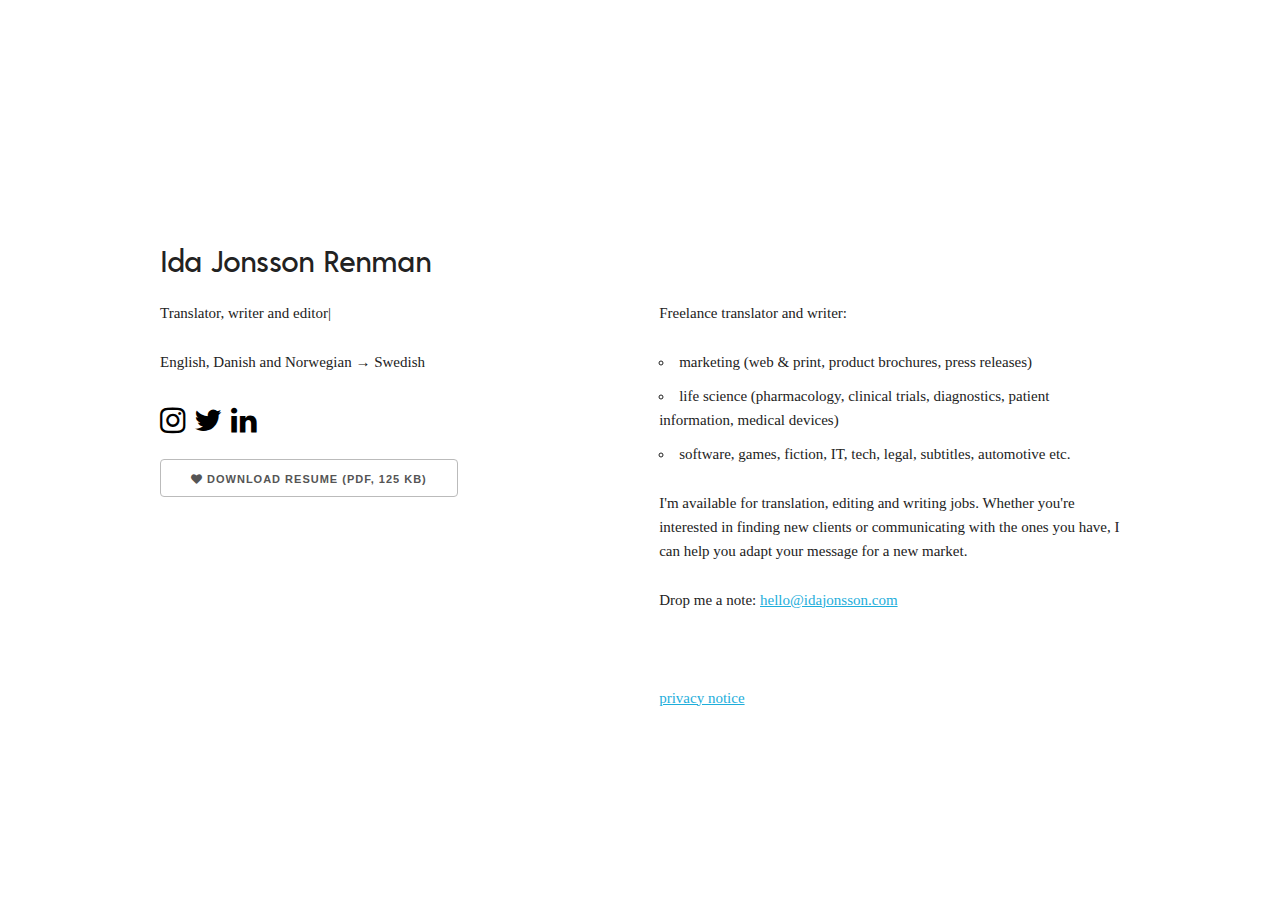
==== index copy.html @ 00265796 "2" ====
<!DOCTYPE html>
<html lang="en">
<head>

  <!-- Basic Page Needs
  –––––––––––––––––––––––––––––––––––––––––––––––––– -->
  <meta charset="utf-8">
  <title>Ida Jonsson Renman - translator, writer, editor</title>
  <meta name="description" content="">
  <meta name="author" content="">

  <!-- Mobile Specific Metas
  –––––––––––––––––––––––––––––––––––––––––––––––––– -->
  <meta name="viewport" content="width=device-width, initial-scale=1">

  <!-- FONT
  –––––––––––––––––––––––––––––––––––––––––––––––––– -->
  <link href="//fonts.googleapis.com/css?family=Raleway:400,300,600" rel="stylesheet" type="text/css">

  <!-- CSS
  –––––––––––––––––––––––––––––––––––––––––––––––––– -->
  <link rel="stylesheet" href="css/normalize.css">
  <link rel="stylesheet" href="css/skeleton.css">

  <!-- Font Awesome
  –––––––––––––––––––––––––––––––––––––––––––––––––– -->
 <link rel="stylesheet" href="https://cdnjs.cloudflare.com/ajax/libs/font-awesome/4.7.0/css/font-awesome.min.css">
 
  <!-- Font: Acre
  –––––––––––––––––––––––––––––––––––––––––––––––––– -->
  <link rel="stylesheet" href="font/acre-stylesheet.css">
 
  <!-- Typed.js by Matt Humbolt http://www.mattboldt.com
  –––––––––––––––––––––––––––––––––––––––––––––––––– -->
 <script src="typed.js-master/js/typed.js"></script>
<script>
	document.addEventListener("DOMContentLoaded", function(){
		Typed.new(".typed", {
			strings: ["editor", "punctuation wizard", "style guide connoisseur", "grammar guru", "syntax ninja", "editor"],
			typeSpeed: 0
		});
	});
</script>


 

</head>
<body>

  <!-- Primary Page Layout
  –––––––––––––––––––––––––––––––––––––––––––––––––– -->
  <div class="container">
    <div class="row">
      <div class="one-half column" style="margin-top: 25%">
        <h4>Ida Jonsson Renman</h4>
        <p>Translator, writer and 
<span class="typed"></span></p>
        <p>English, Danish and Norwegian &rarr; Swedish</p>
        <h4>
        <a href="http://instagram.com/misterida" class="fa fa-instagram special"></a> 
    	<a href="http://twitter.com/misterida" class="fa fa-twitter special"></a> 
        <a href="https://www.linkedin.com/in/jonssonida/" class="fa fa-linkedin special"></a></h4>
                <p> <a class="button" href="resume_IJR.pdf"><i class="fa fa-heart"></i> Download resume (PDF, 125 kB)</a></p>
        
        </div>
                
        <div class="one-half column" style="margin-top: 25%">
        <h4>&nbsp;</h4>			
        <p>Freelance translator and writer:</p> 
        <p><ul>
        	<li>marketing (web & print, product brochures, press releases)</li>
        	<li>life science (pharmacology, clinical trials, diagnostics, patient information, medical devices)</li>
        	<li>software, games, fiction, IT, tech, legal, subtitles, automotive&nbsp;etc.</li>
        </ul></p>
        <p>I'm available for translation, editing and writing jobs. Whether you're interested in finding new clients or communicating with the ones you have, I can help you adapt your message for a new market.</p>
		<p>Drop me a note: <a href='m&#97;ilto&#58;&#104;ello&#64;&#105;da%6Aonsson&#46;c&#111;&#37;6D'>he&#108;l&#111;&#64;idajo&#110;s&#115;o&#110;&#46;&#99;om</a></p>
		<p>&nbsp;</p>
		<p><a href="privacynotice.html">privacy notice</a></p>
        

        
      
	</div>
  </div>

<!-- End Document
  –––––––––––––––––––––––––––––––––––––––––––––––––– -->
</body>
</html>
---- css/skeleton.css ----
/*
* Skeleton V2.0.4
* Copyright 2014, Dave Gamache
* www.getskeleton.com
* Free to use under the MIT license.
* http://www.opensource.org/licenses/mit-license.php
* 12/29/2014
*/


/* Table of contents
––––––––––––––––––––––––––––––––––––––––––––––––––
- Grid
- Base Styles
- Typography
- Links
- Buttons
- Forms
- Lists
- Code
- Tables
- Spacing
- Utilities
- Clearing
- Media Queries
*/


/* Grid
–––––––––––––––––––––––––––––––––––––––––––––––––– */
.container {
  position: relative;
  width: 100%;
  max-width: 960px;
  margin: 0 auto;
  padding: 0 20px;
  box-sizing: border-box; }
.column,
.columns {
  width: 100%;
  float: left;
  box-sizing: border-box; }

/* For devices larger than 400px */
@media (min-width: 400px) {
  .container {
    width: 85%;
    padding: 0; }
}

/* For devices larger than 550px */
@media (min-width: 550px) {
  .container {
    width: 80%; }
  .column,
  .columns {
    margin-left: 4%; }
  .column:first-child,
  .columns:first-child {
    margin-left: 0; }

  .one.column,
  .one.columns                    { width: 4.66666666667%; }
  .two.columns                    { width: 13.3333333333%; }
  .three.columns                  { width: 22%;            }
  .four.columns                   { width: 30.6666666667%; }
  .five.columns                   { width: 39.3333333333%; }
  .six.columns                    { width: 48%;            }
  .seven.columns                  { width: 56.6666666667%; }
  .eight.columns                  { width: 65.3333333333%; }
  .nine.columns                   { width: 74.0%;          }
  .ten.columns                    { width: 82.6666666667%; }
  .eleven.columns                 { width: 91.3333333333%; }
  .twelve.columns                 { width: 100%; margin-left: 0; }

  .one-third.column               { width: 30.6666666667%; }
  .two-thirds.column              { width: 65.3333333333%; }

  .one-half.column                { width: 48%; }

  /* Offsets */
  .offset-by-one.column,
  .offset-by-one.columns          { margin-left: 8.66666666667%; }
  .offset-by-two.column,
  .offset-by-two.columns          { margin-left: 17.3333333333%; }
  .offset-by-three.column,
  .offset-by-three.columns        { margin-left: 26%;            }
  .offset-by-four.column,
  .offset-by-four.columns         { margin-left: 34.6666666667%; }
  .offset-by-five.column,
  .offset-by-five.columns         { margin-left: 43.3333333333%; }
  .offset-by-six.column,
  .offset-by-six.columns          { margin-left: 52%;            }
  .offset-by-seven.column,
  .offset-by-seven.columns        { margin-left: 60.6666666667%; }
  .offset-by-eight.column,
  .offset-by-eight.columns        { margin-left: 69.3333333333%; }
  .offset-by-nine.column,
  .offset-by-nine.columns         { margin-left: 78.0%;          }
  .offset-by-ten.column,
  .offset-by-ten.columns          { margin-left: 86.6666666667%; }
  .offset-by-eleven.column,
  .offset-by-eleven.columns       { margin-left: 95.3333333333%; }

  .offset-by-one-third.column,
  .offset-by-one-third.columns    { margin-left: 34.6666666667%; }
  .offset-by-two-thirds.column,
  .offset-by-two-thirds.columns   { margin-left: 69.3333333333%; }

  .offset-by-one-half.column,
  .offset-by-one-half.columns     { margin-left: 52%; }

}


/* Base Styles
–––––––––––––––––––––––––––––––––––––––––––––––––– */
/* NOTE
html is set to 62.5% so that all the REM measurements throughout Skeleton
are based on 10px sizing. So basically 1.5rem = 15px :) */
html {
  font-size: 62.5%; }
body {
  font-size: 1.5em; /* currently ems cause chrome bug misinterpreting rems on body element */
  line-height: 1.6;
  font-weight: 400;
  font-family: "Georgia", Times, sans-serif;
  color: #222; 
  background-color: #fff;}


/* Typography
–––––––––––––––––––––––––––––––––––––––––––––––––– */
h1, h2, h3, h4, h5, h6 {
  margin-top: 0;
  margin-bottom: 2rem;
  font-weight: 300;
  font-family: "acre-medium", "HelveticaNeue", "Helvetica Neue", Helvetica, Arial, sans-serif; }
h1 { font-size: 4.0rem; line-height: 1.2;  letter-spacing: -.1rem;}
h2 { font-size: 3.6rem; line-height: 1.25; letter-spacing: -.1rem; }
h3 { font-size: 3.0rem; line-height: 1.3;  letter-spacing: -.1rem; }
h4 { font-size: 2.4rem; line-height: 1.35; letter-spacing: -.08rem; }
h5 { font-size: 1.8rem; line-height: 1.5;  letter-spacing: -.05rem; }
h6 { font-size: 1.5rem; line-height: 1.6;  letter-spacing: 0; }

/* Larger than phablet */
@media (min-width: 550px) {
  h1 { font-size: 5.0rem; }
  h2 { font-size: 4.2rem; }
  h3 { font-size: 3.6rem; }
  h4 { font-size: 3.0rem; }
  h5 { font-size: 2.4rem; }
  h6 { font-size: 1.5rem; }
}

p {

  margin-top: 0; }
  
.typed-cursor{
    opacity: 1;
    -webkit-animation: blink 0.7s infinite;
    -moz-animation: blink 0.7s infinite;
    animation: blink 0.7s infinite;
}
@keyframes blink{
    0% { opacity:1; }
    50% { opacity:0; }
    100% { opacity:1; }
}
@-webkit-keyframes blink{
    0% { opacity:1; }
    50% { opacity:0; }
    100% { opacity:1; }
}
@-moz-keyframes blink{
    0% { opacity:1; }
    50% { opacity:0; }
    100% { opacity:1; }
}



/* Links
–––––––––––––––––––––––––––––––––––––––––––––––––– */
a {
  color: #1EAEDB; }
a:hover {
  color: #0FA0CE; }
.special {
  color: #000;
  text-decoration: none; }
.special:hover {
  color: #888;
  text-decoration: none; }


/* Buttons
–––––––––––––––––––––––––––––––––––––––––––––––––– */
.button,
button,
input[type="submit"],
input[type="reset"],
input[type="button"] {
  display: inline-block;
  height: 38px;
  padding: 0 30px;
  color: #555;
  text-align: center;
  font-size: 11px;
  font-weight: 600;
  line-height: 38px;
  letter-spacing: .1rem;
  text-transform: uppercase;
  text-decoration: none;
  white-space: nowrap;
  background-color: transparent;
  border-radius: 4px;
  border: 1px solid #bbb;
  cursor: pointer;
  box-sizing: border-box;
  font-family: "Railway", "HelveticaNeue", "Helvetica Neue", Helvetica, Arial, sans-serif; }
.button:hover,
button:hover,
input[type="submit"]:hover,
input[type="reset"]:hover,
input[type="button"]:hover,
.button:focus,
button:focus,
input[type="submit"]:focus,
input[type="reset"]:focus,
input[type="button"]:focus {
  color: #333;
  border-color: #888;
  outline: 0; }
.button.button-primary,
button.button-primary,
input[type="submit"].button-primary,
input[type="reset"].button-primary,
input[type="button"].button-primary {
  color: #FFF;
  background-color: #33C3F0;
  border-color: #33C3F0; }
.button.button-primary:hover,
button.button-primary:hover,
input[type="submit"].button-primary:hover,
input[type="reset"].button-primary:hover,
input[type="button"].button-primary:hover,
.button.button-primary:focus,
button.button-primary:focus,
input[type="submit"].button-primary:focus,
input[type="reset"].button-primary:focus,
input[type="button"].button-primary:focus {
  color: #FFF;
  background-color: #1EAEDB;
  border-color: #1EAEDB; }


/* Forms
–––––––––––––––––––––––––––––––––––––––––––––––––– */
input[type="email"],
input[type="number"],
input[type="search"],
input[type="text"],
input[type="tel"],
input[type="url"],
input[type="password"],
textarea,
select {
  height: 38px;
  padding: 6px 10px; /* The 6px vertically centers text on FF, ignored by Webkit */
  background-color: #fff;
  border: 1px solid #D1D1D1;
  border-radius: 4px;
  box-shadow: none;
  box-sizing: border-box; }
/* Removes awkward default styles on some inputs for iOS */
input[type="email"],
input[type="number"],
input[type="search"],
input[type="text"],
input[type="tel"],
input[type="url"],
input[type="password"],
textarea {
  -webkit-appearance: none;
     -moz-appearance: none;
          appearance: none; }
textarea {
  min-height: 65px;
  padding-top: 6px;
  padding-bottom: 6px; }
input[type="email"]:focus,
input[type="number"]:focus,
input[type="search"]:focus,
input[type="text"]:focus,
input[type="tel"]:focus,
input[type="url"]:focus,
input[type="password"]:focus,
textarea:focus,
select:focus {
  border: 1px solid #33C3F0;
  outline: 0; }
label,
legend {
  display: block;
  margin-bottom: .5rem;
  font-weight: 600; }
fieldset {
  padding: 0;
  border-width: 0; }
input[type="checkbox"],
input[type="radio"] {
  display: inline; }
label > .label-body {
  display: inline-block;
  margin-left: .5rem;
  font-weight: normal; }


/* Lists
–––––––––––––––––––––––––––––––––––––––––––––––––– */
ul {
  list-style: circle inside; }
ol {
  list-style: decimal inside; }
ol, ul {
  padding-left: 0;
  margin-top: 0; }
ul ul,
ul ol,
ol ol,
ol ul {
  margin: 1.5rem 0 1.5rem 3rem;
  font-size: 90%; }
li {
  margin-bottom: 1rem; }


/* Code
–––––––––––––––––––––––––––––––––––––––––––––––––– */
code {
  padding: .2rem .5rem;
  margin: 0 .2rem;
  font-size: 90%;
  white-space: nowrap;
  background: #F1F1F1;
  border: 1px solid #E1E1E1;
  border-radius: 4px; }
pre > code {
  display: block;
  padding: 1rem 1.5rem;
  white-space: pre; }


/* Tables
–––––––––––––––––––––––––––––––––––––––––––––––––– */
th,
td {
  padding: 12px 15px;
  text-align: left;
  border-bottom: 1px solid #E1E1E1; }
th:first-child,
td:first-child {
  padding-left: 0; }
th:last-child,
td:last-child {
  padding-right: 0; }


/* Spacing
–––––––––––––––––––––––––––––––––––––––––––––––––– */
button,
.button {
  margin-bottom: 1rem; }
input,
textarea,
select,
fieldset {
  margin-bottom: 1.5rem; }
pre,
blockquote,
dl,
figure,
table,
p,
ul,
ol,
form {
  margin-bottom: 2.5rem; }


/* Utilities
–––––––––––––––––––––––––––––––––––––––––––––––––– */
.u-full-width {
  width: 100%;
  box-sizing: border-box; }
.u-max-full-width {
  max-width: 100%;
  box-sizing: border-box; }
.u-pull-right {
  float: right; }
.u-pull-left {
  float: left; }


/* Misc
–––––––––––––––––––––––––––––––––––––––––––––––––– */
hr {
  margin-top: 3rem;
  margin-bottom: 3.5rem;
  border-width: 0;
  border-top: 1px solid #E1E1E1; }
  

/* Overlay
–––––––––––––––––––––––––––––––––––––––––––––––––– */
.overlay-container {
  position: relative;
  width: 100%;
}

.overlay-image {
  display: block;
  width: 100%;
  height: auto;
}

.overlay {
  position: absolute;
  top: 0;
  bottom: 0;
  left: 0;
  right: 0;
  height: 100%;
  width: 100%;
  opacity: 0;
  transition: .5s ease;
  background-color: #ffffff;
}

.overlay-container:hover .overlay {
  opacity: 0.8;
}

.overlay-text {
  color: black;
  font-size: 20px;
  position: absolute;
  top: 50%;
  left: 50%;
  transform: translate(-50%, -50%);
  -ms-transform: translate(-50%, -50%);
  text-align: center;
}


/* Clearing
–––––––––––––––––––––––––––––––––––––––––––––––––– */

/* Self Clearing Goodness */
.container:after,
.row:after,
.u-cf {
  content: "";
  display: table;
  clear: both; }


/* Media Queries
–––––––––––––––––––––––––––––––––––––––––––––––––– */
/*
Note: The best way to structure the use of media queries is to create the queries
near the relevant code. For example, if you wanted to change the styles for buttons
on small devices, paste the mobile query code up in the buttons section and style it
there.
*/


/* Larger than mobile */
@media (min-width: 400px) {}

/* Larger than phablet (also point when grid becomes active) */
@media (min-width: 550px) {}

/* Larger than tablet */
@media (min-width: 750px) {}

/* Larger than desktop */
@media (min-width: 1000px) {}

/* Larger than Desktop HD */
@media (min-width: 1200px) {}
---- font/acre-stylesheet.css ----
/*!
 * Web Fonts from Fontspring.com
 *
 * All OpenType features and all extended glyphs have been removed.
 * Fully installable fonts can be purchased at http://www.fontspring.com
 *
 * The fonts included in this stylesheet are subject to the End User License you purchased
 * from Fontspring. The fonts are protected under domestic and international trademark and 
 * copyright law. You are prohibited from modifying, reverse engineering, duplicating, or
 * distributing this font software.
 *
 * (c) 2010-2018 Fontspring
 *
 *
 *
 *
 * The fonts included are copyrighted by the vendor listed below.
 *
 * Vendor:      Jonathan Ball
 * License URL: https://www.fontspring.com/licenses/jonathan-ball/webfont
 *
 *
 */

@font-face {
    font-family: 'acre-medium';
    src: url('acre-medium-webfont.woff2') format('woff2'),
         url('acre-medium-webfont.woff') format('woff');
    font-weight: normal;
    font-style: normal;

}
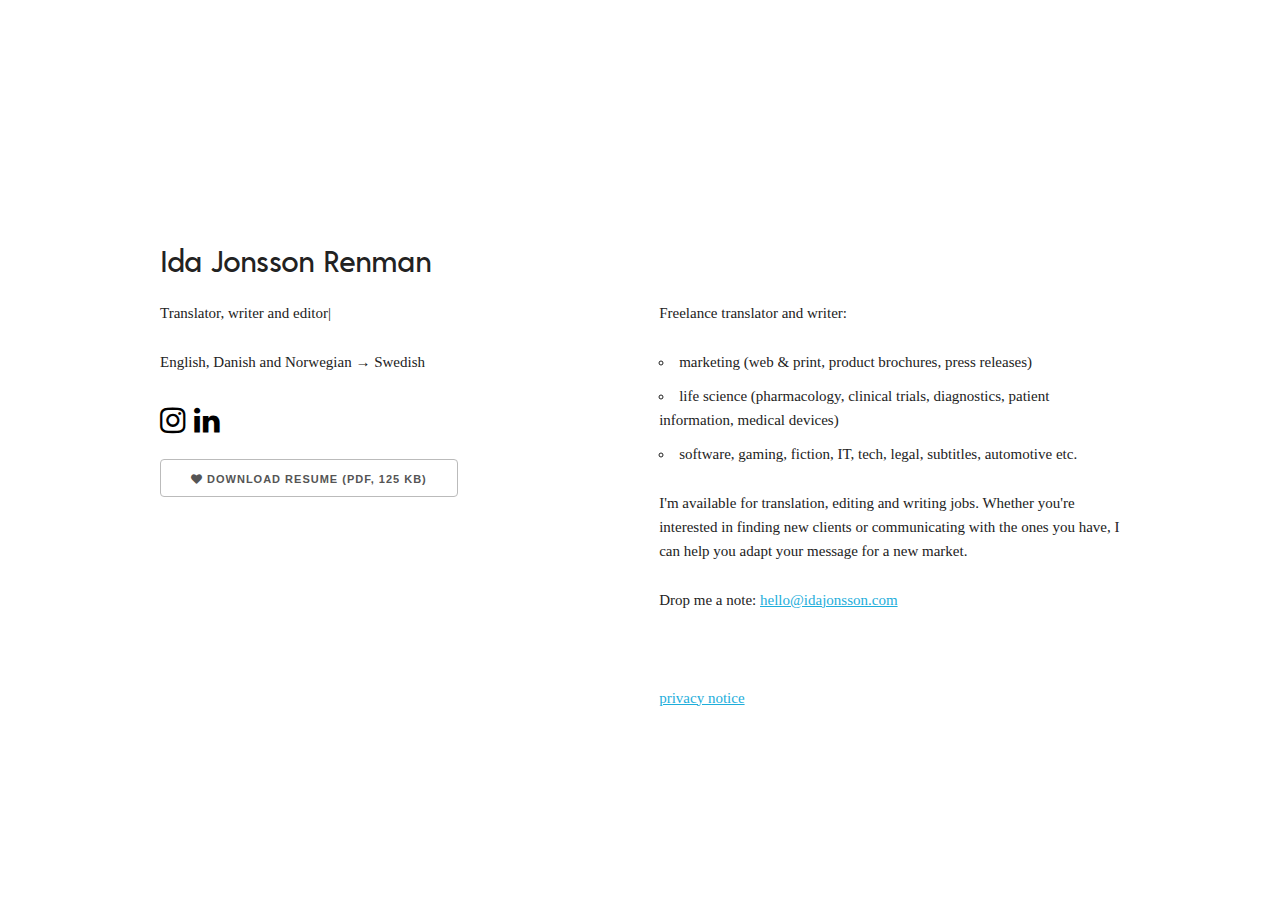
==== commit 5e11bda3: "Update index copy.html" ====
--- a/index copy.html
+++ b/index copy.html
@@ -59,9 +59,8 @@
         <p>English, Danish and Norwegian &rarr; Swedish</p>
         <h4>
         <a href="http://instagram.com/misterida" class="fa fa-instagram special"></a> 
-    	<a href="http://twitter.com/misterida" class="fa fa-twitter special"></a> 
-        <a href="https://www.linkedin.com/in/jonssonida/" class="fa fa-linkedin special"></a></h4>
-                <p> <a class="button" href="resume_IJR.pdf"><i class="fa fa-heart"></i> Download resume (PDF, 125 kB)</a></p>
+    	<a href="https://www.linkedin.com/in/jonssonida/" class="fa fa-linkedin special"></a></h4>
+        <p> <a class="button" href="resume_IJR.pdf"><i class="fa fa-heart"></i> Download resume (PDF, 125 kB)</a></p>
         
         </div>
                 
@@ -71,7 +70,7 @@
         <p><ul>
         	<li>marketing (web & print, product brochures, press releases)</li>
         	<li>life science (pharmacology, clinical trials, diagnostics, patient information, medical devices)</li>
-        	<li>software, games, fiction, IT, tech, legal, subtitles, automotive&nbsp;etc.</li>
+        	<li>software, gaming, fiction, IT, tech, legal, subtitles, automotive&nbsp;etc.</li>
         </ul></p>
         <p>I'm available for translation, editing and writing jobs. Whether you're interested in finding new clients or communicating with the ones you have, I can help you adapt your message for a new market.</p>
 		<p>Drop me a note: <a href='m&#97;ilto&#58;&#104;ello&#64;&#105;da%6Aonsson&#46;c&#111;&#37;6D'>he&#108;l&#111;&#64;idajo&#110;s&#115;o&#110;&#46;&#99;om</a></p>
